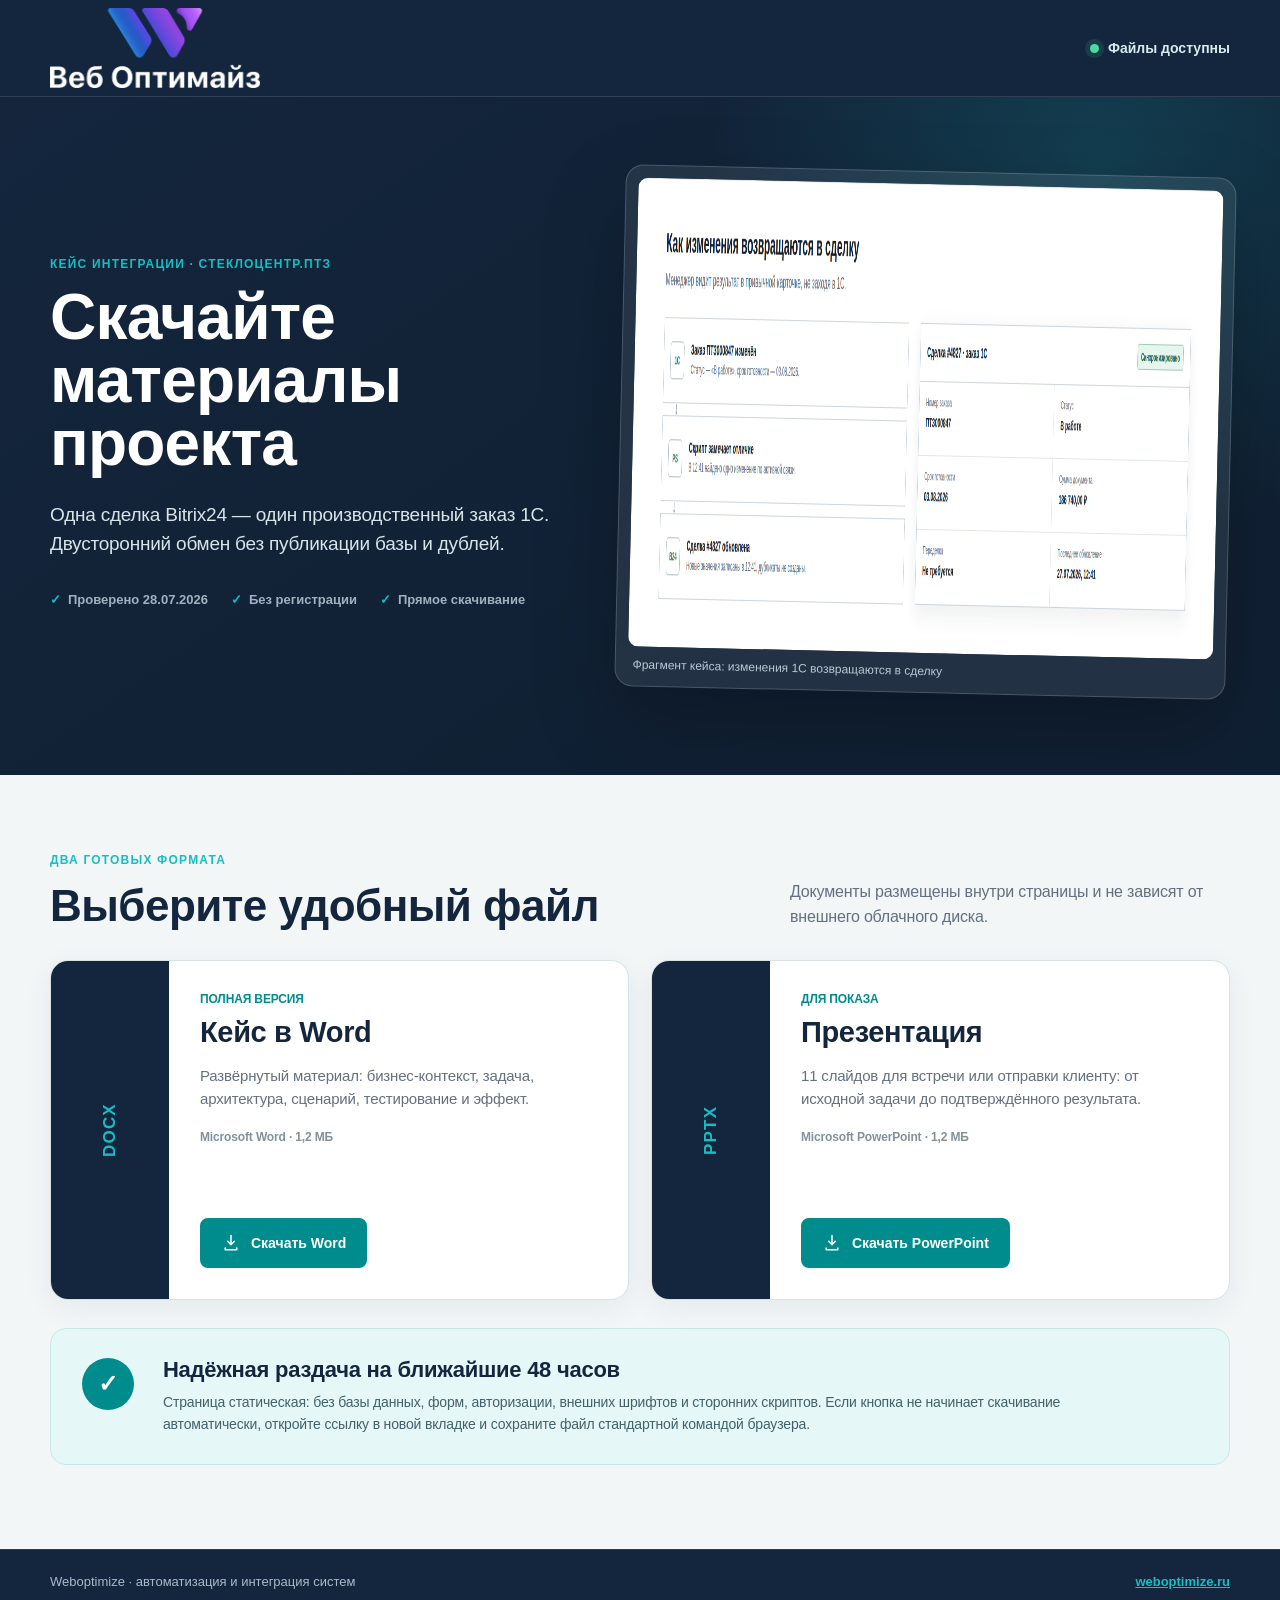
==== index.html @ 9b942295 "Publish PTZ case download page" ====
<!doctype html>
<html lang="ru">
  <head>
    <meta charset="utf-8" />
    <meta name="viewport" content="width=device-width, initial-scale=1" />
    <meta name="robots" content="noindex,nofollow" />
    <meta
      name="description"
      content="Word-документ и PowerPoint-презентация кейса интеграции Bitrix24 и 1С для СтеклоЦентр.ПТЗ."
    />
    <title>Кейс СтеклоЦентр.ПТЗ — скачать материалы</title>
    <link rel="icon" href="assets/weboptimize-logo.png" />
    <link rel="stylesheet" href="styles.css" />
  </head>
  <body>
    <a class="skip-link" href="#content">Перейти к файлам</a>

    <header class="topbar">
      <div class="shell topbar__inner">
        <img
          class="brand-logo"
          src="assets/weboptimize-logo.png"
          alt="Веб Оптимайз"
          width="222"
          height="66"
        />
        <span class="availability">
          <span aria-hidden="true"></span>
          Файлы доступны
        </span>
      </div>
    </header>

    <main id="content">
      <section class="hero">
        <div class="shell hero__grid">
          <div class="hero__content">
            <p class="kicker">Кейс интеграции · СтеклоЦентр.ПТЗ</p>
            <h1>Скачайте материалы проекта</h1>
            <p class="hero__lead">
              Одна сделка Bitrix24 — один производственный заказ 1С.
              Двусторонний обмен без публикации базы и дублей.
            </p>
            <div class="trustline" aria-label="Состояние файлов">
              <span>Проверено 28.07.2026</span>
              <span>Без регистрации</span>
              <span>Прямое скачивание</span>
            </div>
          </div>

          <figure class="preview">
            <img
              src="assets/case-preview.png"
              alt="Фрагмент схемы обратной синхронизации 1С и Bitrix24"
              width="1600"
              height="469"
            />
            <figcaption>
              Фрагмент кейса: изменения 1С возвращаются в сделку
            </figcaption>
          </figure>
        </div>
      </section>

      <section class="downloads" aria-labelledby="downloads-title">
        <div class="shell">
          <div class="section-head">
            <div>
              <p class="kicker">Два готовых формата</p>
              <h2 id="downloads-title">Выберите удобный файл</h2>
            </div>
            <p>
              Документы размещены внутри страницы и не зависят от внешнего
              облачного диска.
            </p>
          </div>

          <div class="download-grid">
            <article class="download-card">
              <div class="file-format" aria-hidden="true">DOCX</div>
              <div class="download-card__body">
                <p class="card-eyebrow">Полная версия</p>
                <h3>Кейс в Word</h3>
                <p class="card-copy">
                  Развёрнутый материал: бизнес-контекст, задача, архитектура,
                  сценарий, тестирование и эффект.
                </p>
                <p class="file-meta">Microsoft Word · 1,2 МБ</p>
                <a
                  class="download-button"
                  href="downloads/ptz-steklo-weboptimize-case.docx"
                  download
                >
                  <svg viewBox="0 0 24 24" aria-hidden="true">
                    <path
                      d="M12 3v11m0 0 4-4m-4 4-4-4M5 18v2h14v-2"
                    ></path>
                  </svg>
                  Скачать Word
                </a>
              </div>
            </article>

            <article class="download-card">
              <div class="file-format" aria-hidden="true">PPTX</div>
              <div class="download-card__body">
                <p class="card-eyebrow">Для показа</p>
                <h3>Презентация</h3>
                <p class="card-copy">
                  11 слайдов для встречи или отправки клиенту: от исходной
                  задачи до подтверждённого результата.
                </p>
                <p class="file-meta">Microsoft PowerPoint · 1,2 МБ</p>
                <a
                  class="download-button"
                  href="downloads/ptz-steklo-weboptimize-case.pptx"
                  download
                >
                  <svg viewBox="0 0 24 24" aria-hidden="true">
                    <path
                      d="M12 3v11m0 0 4-4m-4 4-4-4M5 18v2h14v-2"
                    ></path>
                  </svg>
                  Скачать PowerPoint
                </a>
              </div>
            </article>
          </div>

          <aside class="reliability">
            <div class="reliability__mark" aria-hidden="true">✓</div>
            <div>
              <h2>Надёжная раздача на ближайшие 48 часов</h2>
              <p>
                Страница статическая: без базы данных, форм, авторизации,
                внешних шрифтов и сторонних скриптов. Если кнопка не начинает
                скачивание автоматически, откройте ссылку в новой вкладке и
                сохраните файл стандартной командой браузера.
              </p>
            </div>
          </aside>
        </div>
      </section>
    </main>

    <footer>
      <div class="shell footer__inner">
        <span>Weboptimize · автоматизация и интеграция систем</span>
        <a href="https://weboptimize.ru/">weboptimize.ru</a>
      </div>
    </footer>
  </body>
</html>
---- styles.css ----
:root {
  color-scheme: light;
  --navy: #14263d;
  --navy-2: #1d344e;
  --ink: #17212b;
  --muted: #647080;
  --paper: #ffffff;
  --canvas: #f2f6f7;
  --teal: #18bdc3;
  --teal-dark: #008c8c;
  --teal-soft: #e6f7f7;
  --line: #d7e1e6;
  --shadow: 0 24px 64px rgba(20, 38, 61, 0.12);
  font-family: Inter, ui-sans-serif, -apple-system, BlinkMacSystemFont, "Segoe UI",
    sans-serif;
}

* {
  box-sizing: border-box;
}

html {
  background: var(--canvas);
  color: var(--ink);
}

body {
  margin: 0;
  min-width: 320px;
  background: var(--canvas);
}

img {
  display: block;
  max-width: 100%;
}

a {
  color: inherit;
}

.skip-link {
  position: fixed;
  z-index: 10;
  top: 12px;
  left: 12px;
  padding: 12px 16px;
  border-radius: 8px;
  background: var(--paper);
  color: var(--navy);
  font-weight: 800;
  transform: translateY(-150%);
}

.skip-link:focus {
  transform: translateY(0);
}

.shell {
  width: min(1180px, calc(100% - 40px));
  margin: 0 auto;
}

.topbar {
  background: var(--navy);
  border-bottom: 1px solid rgba(255, 255, 255, 0.12);
}

.topbar__inner {
  min-height: 96px;
  display: flex;
  align-items: center;
  justify-content: space-between;
  gap: 24px;
}

.brand-logo {
  width: 210px;
  height: auto;
}

.availability {
  display: inline-flex;
  align-items: center;
  gap: 9px;
  color: #dbe9ed;
  font-size: 14px;
  font-weight: 700;
}

.availability span {
  width: 9px;
  height: 9px;
  border-radius: 50%;
  background: #4fdaa5;
  box-shadow: 0 0 0 5px rgba(79, 218, 165, 0.13);
}

.hero {
  overflow: hidden;
  padding: 74px 0 82px;
  background:
    radial-gradient(circle at 86% 10%, rgba(24, 189, 195, 0.18), transparent 31%),
    linear-gradient(145deg, var(--navy), #102033 75%);
  color: var(--paper);
}

.hero__grid {
  display: grid;
  grid-template-columns: minmax(0, 0.9fr) minmax(480px, 1.1fr);
  align-items: center;
  gap: 70px;
}

.kicker {
  margin: 0 0 15px;
  color: var(--teal);
  font-size: 12px;
  font-weight: 850;
  letter-spacing: 0.1em;
  text-transform: uppercase;
}

h1,
h2,
h3,
p {
  letter-spacing: -0.012em;
}

h1 {
  max-width: 650px;
  margin: 0;
  font-size: clamp(42px, 5vw, 66px);
  line-height: 0.98;
}

.hero__lead {
  max-width: 650px;
  margin: 25px 0 0;
  color: #d8e4ea;
  font-size: 19px;
  line-height: 1.55;
}

.trustline {
  display: flex;
  flex-wrap: wrap;
  gap: 12px 23px;
  margin-top: 33px;
  color: #9fb2c0;
  font-size: 13px;
  font-weight: 700;
}

.trustline span::before {
  content: "✓";
  margin-right: 7px;
  color: var(--teal);
}

.preview {
  margin: 0;
  padding: 12px;
  border: 1px solid rgba(255, 255, 255, 0.18);
  border-radius: 18px;
  background: rgba(255, 255, 255, 0.08);
  box-shadow: 0 34px 80px rgba(0, 0, 0, 0.26);
  transform: rotate(1.3deg);
}

.preview img {
  width: 100%;
  border-radius: 10px;
  background: var(--paper);
}

.preview figcaption {
  padding: 11px 5px 2px;
  color: #b9cad3;
  font-size: 12px;
}

.downloads {
  padding: 78px 0 84px;
}

.section-head {
  display: flex;
  align-items: end;
  justify-content: space-between;
  gap: 48px;
  margin-bottom: 30px;
}

.section-head h2,
.reliability h2 {
  margin: 0;
  color: var(--navy);
  font-size: clamp(29px, 4vw, 44px);
  line-height: 1.08;
}

.section-head > p {
  max-width: 440px;
  margin: 0;
  color: var(--muted);
  line-height: 1.55;
}

.download-grid {
  display: grid;
  grid-template-columns: repeat(2, minmax(0, 1fr));
  gap: 22px;
}

.download-card {
  min-height: 340px;
  display: grid;
  grid-template-columns: 118px minmax(0, 1fr);
  overflow: hidden;
  border: 1px solid var(--line);
  border-radius: 18px;
  background: var(--paper);
  box-shadow: 0 8px 30px rgba(20, 38, 61, 0.06);
}

.file-format {
  display: grid;
  place-items: center;
  background: var(--navy);
  color: var(--teal);
  font-size: 17px;
  font-weight: 900;
  letter-spacing: 0.07em;
  writing-mode: vertical-rl;
  transform: rotate(180deg);
}

.download-card__body {
  display: flex;
  align-items: flex-start;
  flex-direction: column;
  padding: 31px;
}

.card-eyebrow {
  margin: 0 0 10px;
  color: var(--teal-dark);
  font-size: 12px;
  font-weight: 850;
  text-transform: uppercase;
}

.download-card h3 {
  margin: 0;
  color: var(--navy);
  font-size: 29px;
}

.card-copy {
  margin: 15px 0 0;
  color: var(--muted);
  font-size: 15px;
  line-height: 1.55;
}

.file-meta {
  margin: 20px 0 25px;
  color: #84909c;
  font-size: 12px;
  font-weight: 750;
}

.download-button {
  min-height: 50px;
  display: inline-flex;
  align-items: center;
  justify-content: center;
  gap: 10px;
  margin-top: auto;
  padding: 12px 19px;
  border: 2px solid var(--teal-dark);
  border-radius: 8px;
  background: var(--teal-dark);
  color: var(--paper);
  font-size: 14px;
  font-weight: 800;
  text-decoration: none;
  transition:
    background 150ms ease,
    border-color 150ms ease,
    transform 150ms ease;
}

.download-button svg {
  width: 20px;
  fill: none;
  stroke: currentColor;
  stroke-linecap: round;
  stroke-linejoin: round;
  stroke-width: 1.8;
}

.download-button:hover {
  border-color: #007777;
  background: #007777;
  transform: translateY(-1px);
}

.download-button:active {
  transform: translateY(0) scale(0.98);
}

.download-button:focus-visible,
.skip-link:focus-visible,
footer a:focus-visible,
.not-found a:focus-visible {
  outline: 3px solid rgba(24, 189, 195, 0.42);
  outline-offset: 4px;
}

.reliability {
  display: grid;
  grid-template-columns: 58px minmax(0, 1fr);
  gap: 23px;
  margin-top: 28px;
  padding: 29px 31px;
  border: 1px solid #c7e8e7;
  border-radius: 16px;
  background: var(--teal-soft);
}

.reliability__mark {
  width: 52px;
  height: 52px;
  display: grid;
  place-items: center;
  border-radius: 50%;
  background: var(--teal-dark);
  color: var(--paper);
  font-size: 24px;
  font-weight: 900;
}

.reliability h2 {
  font-size: 22px;
}

.reliability p {
  max-width: 930px;
  margin: 10px 0 0;
  color: #436169;
  font-size: 14px;
  line-height: 1.58;
}

footer {
  padding: 24px 0;
  border-top: 1px solid rgba(255, 255, 255, 0.11);
  background: var(--navy);
  color: #a9bac5;
  font-size: 13px;
}

.footer__inner {
  display: flex;
  justify-content: space-between;
  gap: 24px;
}

footer a {
  color: var(--teal);
  font-weight: 750;
}

.not-found {
  min-height: 100vh;
  display: grid;
  place-items: center;
  padding: 40px 20px;
  background: var(--navy);
  color: var(--paper);
  text-align: center;
}

.not-found > div {
  max-width: 620px;
}

.not-found h1 {
  margin-top: 14px;
}

.not-found p {
  margin: 22px 0 28px;
  color: #d8e4ea;
  font-size: 18px;
  line-height: 1.55;
}

.not-found a {
  min-height: 48px;
  display: inline-flex;
  align-items: center;
  padding: 0 19px;
  border-radius: 8px;
  background: var(--teal-dark);
  color: var(--paper);
  font-weight: 800;
  text-decoration: none;
}

.not-found a:hover {
  background: #007777;
}

.not-found a:active {
  transform: scale(0.98);
}

@media (prefers-reduced-motion: reduce) {
  *,
  *::before,
  *::after {
    scroll-behavior: auto !important;
    transition: none !important;
  }
}

@media (max-width: 900px) {
  .hero__grid {
    grid-template-columns: 1fr;
    gap: 44px;
  }

  .preview {
    transform: none;
  }

  .section-head {
    align-items: flex-start;
    flex-direction: column;
    gap: 15px;
  }

  .download-grid {
    grid-template-columns: 1fr;
  }
}

@media (max-width: 560px) {
  .shell {
    width: min(100% - 28px, 1180px);
  }

  .topbar__inner {
    min-height: 80px;
  }

  .brand-logo {
    width: 176px;
  }

  .availability {
    font-size: 0;
  }

  .availability span {
    width: 11px;
    height: 11px;
  }

  .hero {
    padding: 52px 0 56px;
  }

  h1 {
    font-size: 42px;
  }

  .hero__lead {
    font-size: 17px;
  }

  .downloads {
    padding: 57px 0 62px;
  }

  .download-card {
    grid-template-columns: 1fr;
  }

  .file-format {
    min-height: 51px;
    writing-mode: initial;
    transform: none;
  }

  .download-card__body {
    padding: 25px;
  }

  .reliability {
    grid-template-columns: 1fr;
    padding: 24px;
  }

  .footer__inner {
    flex-direction: column;
    gap: 9px;
  }
}
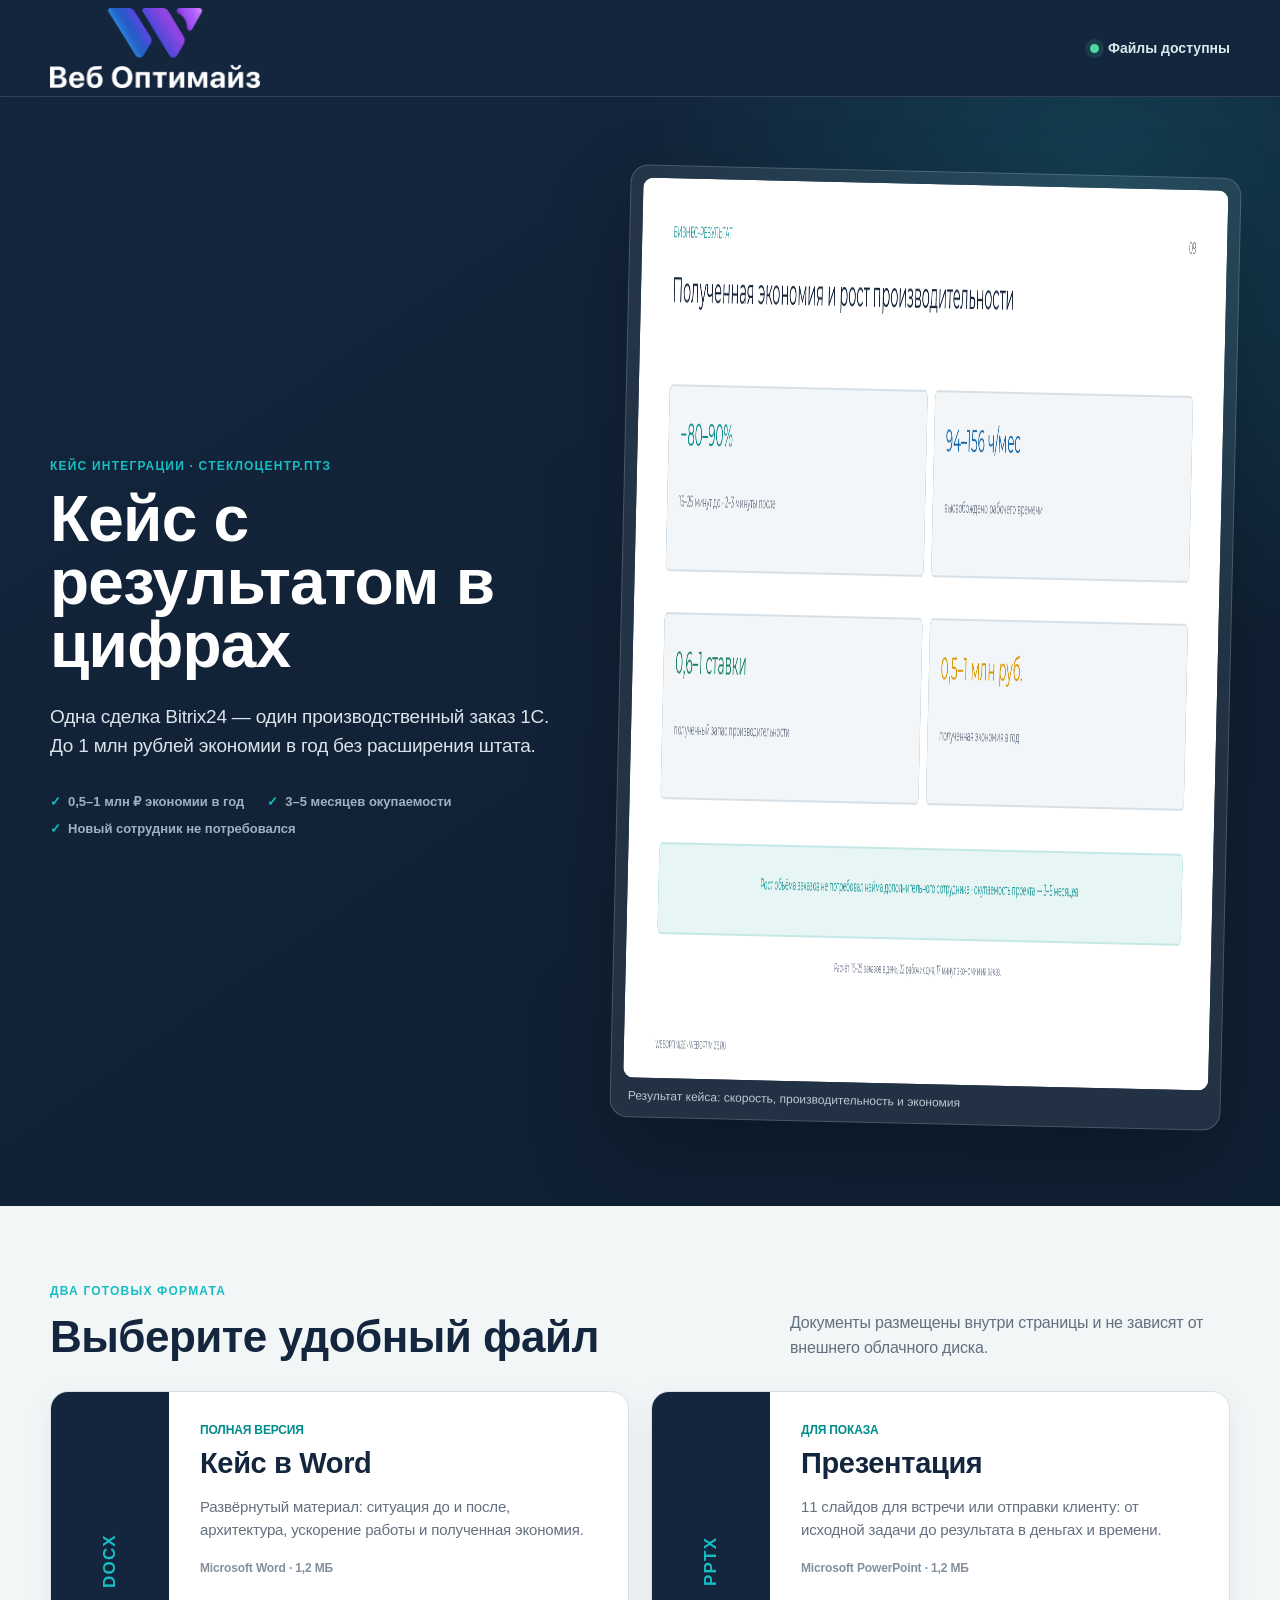
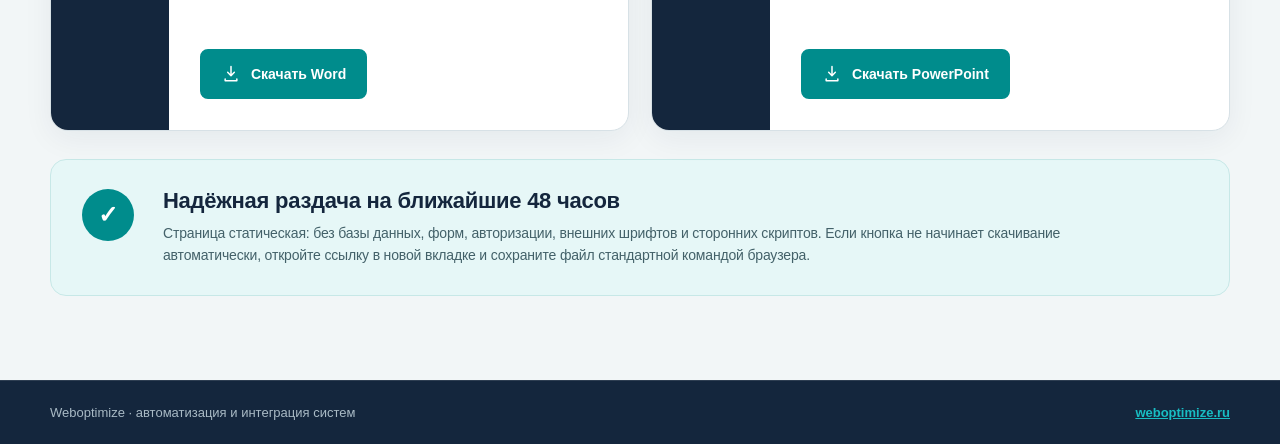
==== commit a9e72dae: "Add quantified business results to PTZ case" ====
--- a/index.html
+++ b/index.html
@@ -6,7 +6,7 @@
     <meta name="robots" content="noindex,nofollow" />
     <meta
       name="description"
-      content="Word-документ и PowerPoint-презентация кейса интеграции Bitrix24 и 1С для СтеклоЦентр.ПТЗ."
+      content="Кейс СтеклоЦентр.ПТЗ: интеграция Bitrix24 и 1С, ускорение передачи заказов и до 1 млн рублей полученной экономии в год."
     />
     <title>Кейс СтеклоЦентр.ПТЗ — скачать материалы</title>
     <link rel="icon" href="assets/weboptimize-logo.png" />
@@ -36,27 +36,27 @@
         <div class="shell hero__grid">
           <div class="hero__content">
             <p class="kicker">Кейс интеграции · СтеклоЦентр.ПТЗ</p>
-            <h1>Скачайте материалы проекта</h1>
+            <h1>Кейс с результатом в цифрах</h1>
             <p class="hero__lead">
               Одна сделка Bitrix24 — один производственный заказ 1С.
-              Двусторонний обмен без публикации базы и дублей.
+              До 1 млн рублей экономии в год без расширения штата.
             </p>
             <div class="trustline" aria-label="Состояние файлов">
-              <span>Проверено 28.07.2026</span>
-              <span>Без регистрации</span>
-              <span>Прямое скачивание</span>
+              <span>0,5–1 млн ₽ экономии в год</span>
+              <span>3–5 месяцев окупаемости</span>
+              <span>Новый сотрудник не потребовался</span>
             </div>
           </div>
 
           <figure class="preview">
             <img
               src="assets/case-preview.png"
-              alt="Фрагмент схемы обратной синхронизации 1С и Bitrix24"
+              alt="Результат интеграции в цифрах: экономия времени, рабочей ставки и бюджета"
               width="1600"
-              height="469"
+              height="900"
             />
             <figcaption>
-              Фрагмент кейса: изменения 1С возвращаются в сделку
+              Результат кейса: скорость, производительность и экономия
             </figcaption>
           </figure>
         </div>
@@ -82,8 +82,8 @@
                 <p class="card-eyebrow">Полная версия</p>
                 <h3>Кейс в Word</h3>
                 <p class="card-copy">
-                  Развёрнутый материал: бизнес-контекст, задача, архитектура,
-                  сценарий, тестирование и эффект.
+                  Развёрнутый материал: ситуация до и после, архитектура,
+                  ускорение работы и полученная экономия.
                 </p>
                 <p class="file-meta">Microsoft Word · 1,2 МБ</p>
                 <a
@@ -108,7 +108,7 @@
                 <h3>Презентация</h3>
                 <p class="card-copy">
                   11 слайдов для встречи или отправки клиенту: от исходной
-                  задачи до подтверждённого результата.
+                  задачи до результата в деньгах и времени.
                 </p>
                 <p class="file-meta">Microsoft PowerPoint · 1,2 МБ</p>
                 <a
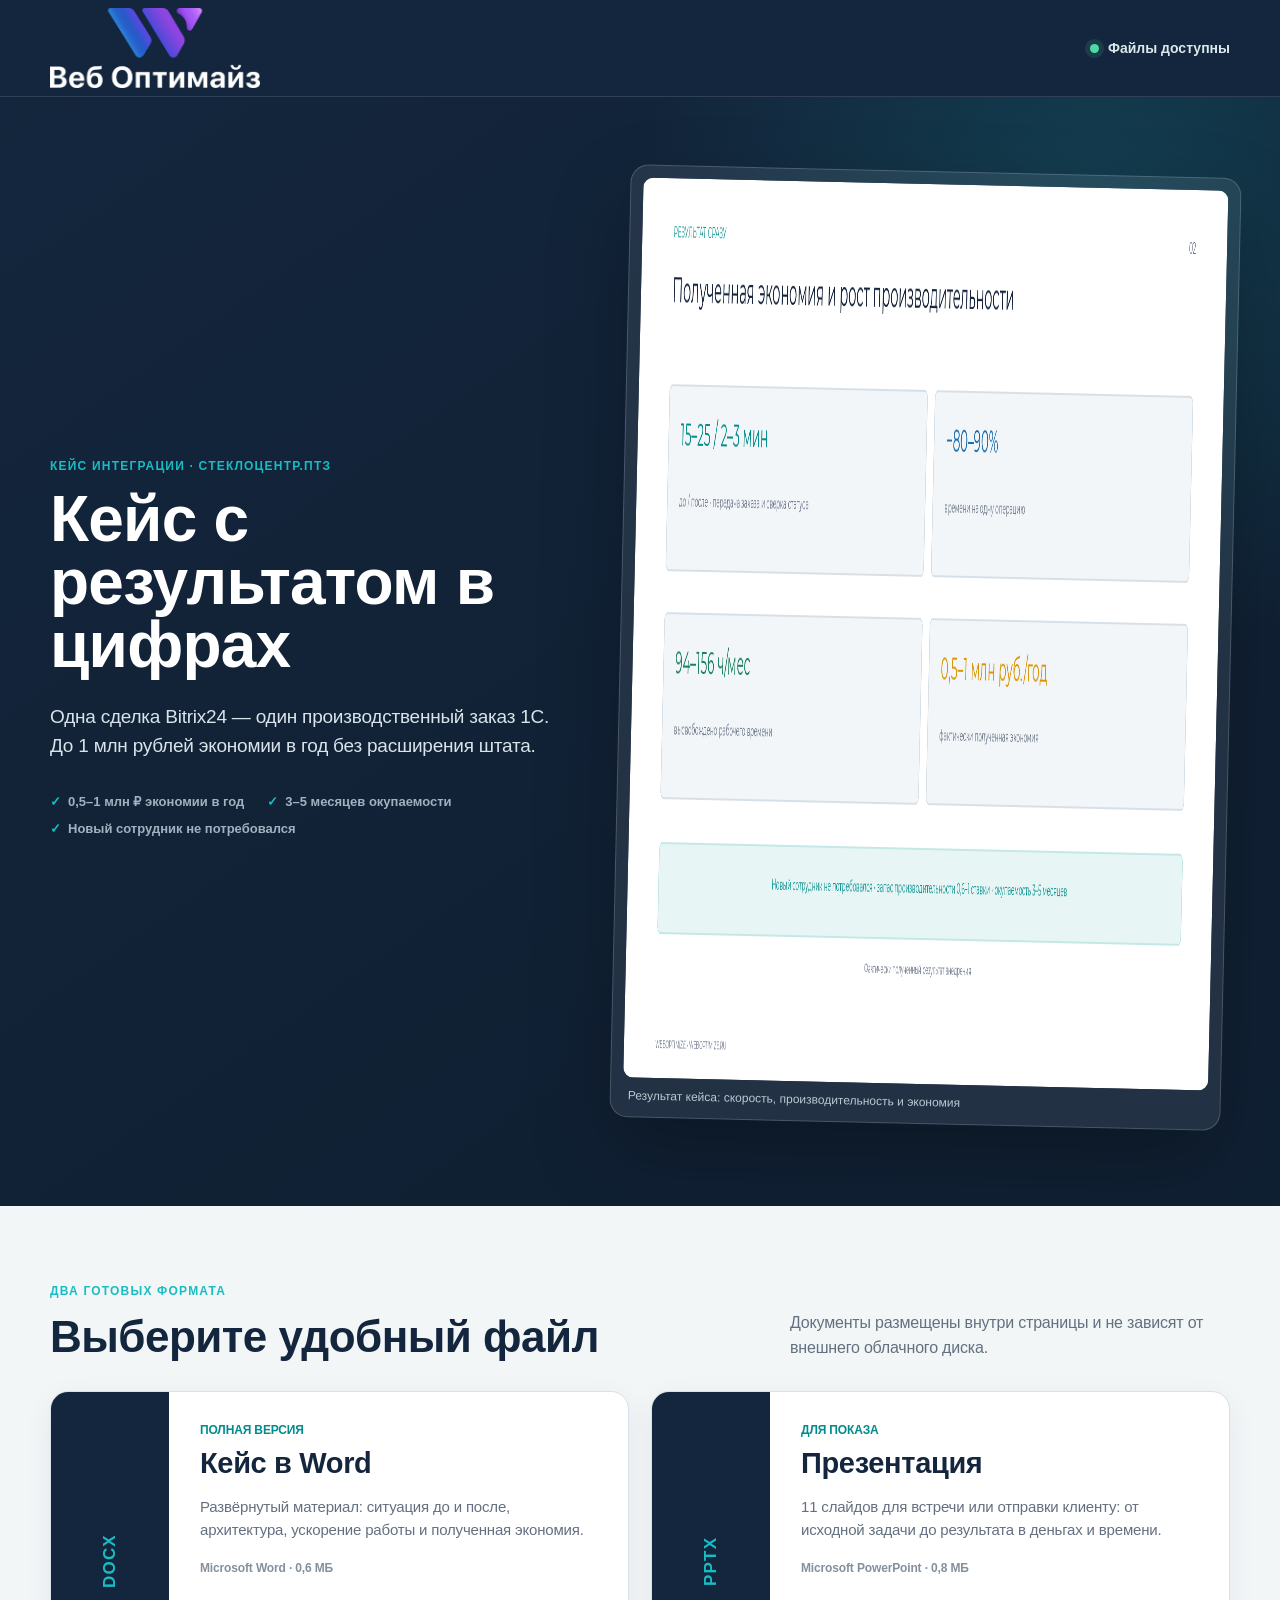
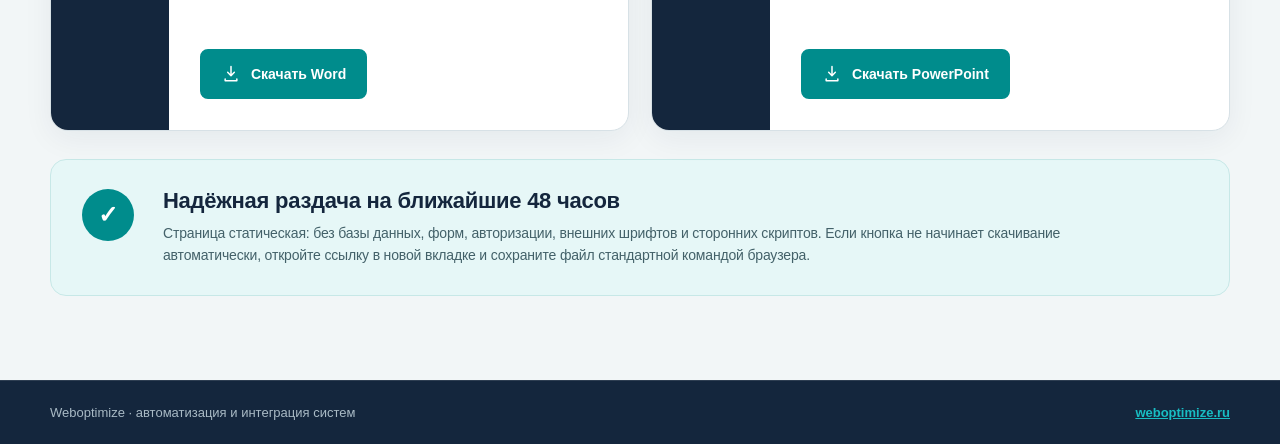
==== commit 1401ba60: "Move quantified results to the start of PTZ case" ====
--- a/index.html
+++ b/index.html
@@ -85,7 +85,7 @@
                   Развёрнутый материал: ситуация до и после, архитектура,
                   ускорение работы и полученная экономия.
                 </p>
-                <p class="file-meta">Microsoft Word · 1,2 МБ</p>
+                <p class="file-meta">Microsoft Word · 0,6 МБ</p>
                 <a
                   class="download-button"
                   href="downloads/ptz-steklo-weboptimize-case.docx"
@@ -110,7 +110,7 @@
                   11 слайдов для встречи или отправки клиенту: от исходной
                   задачи до результата в деньгах и времени.
                 </p>
-                <p class="file-meta">Microsoft PowerPoint · 1,2 МБ</p>
+                <p class="file-meta">Microsoft PowerPoint · 0,8 МБ</p>
                 <a
                   class="download-button"
                   href="downloads/ptz-steklo-weboptimize-case.pptx"
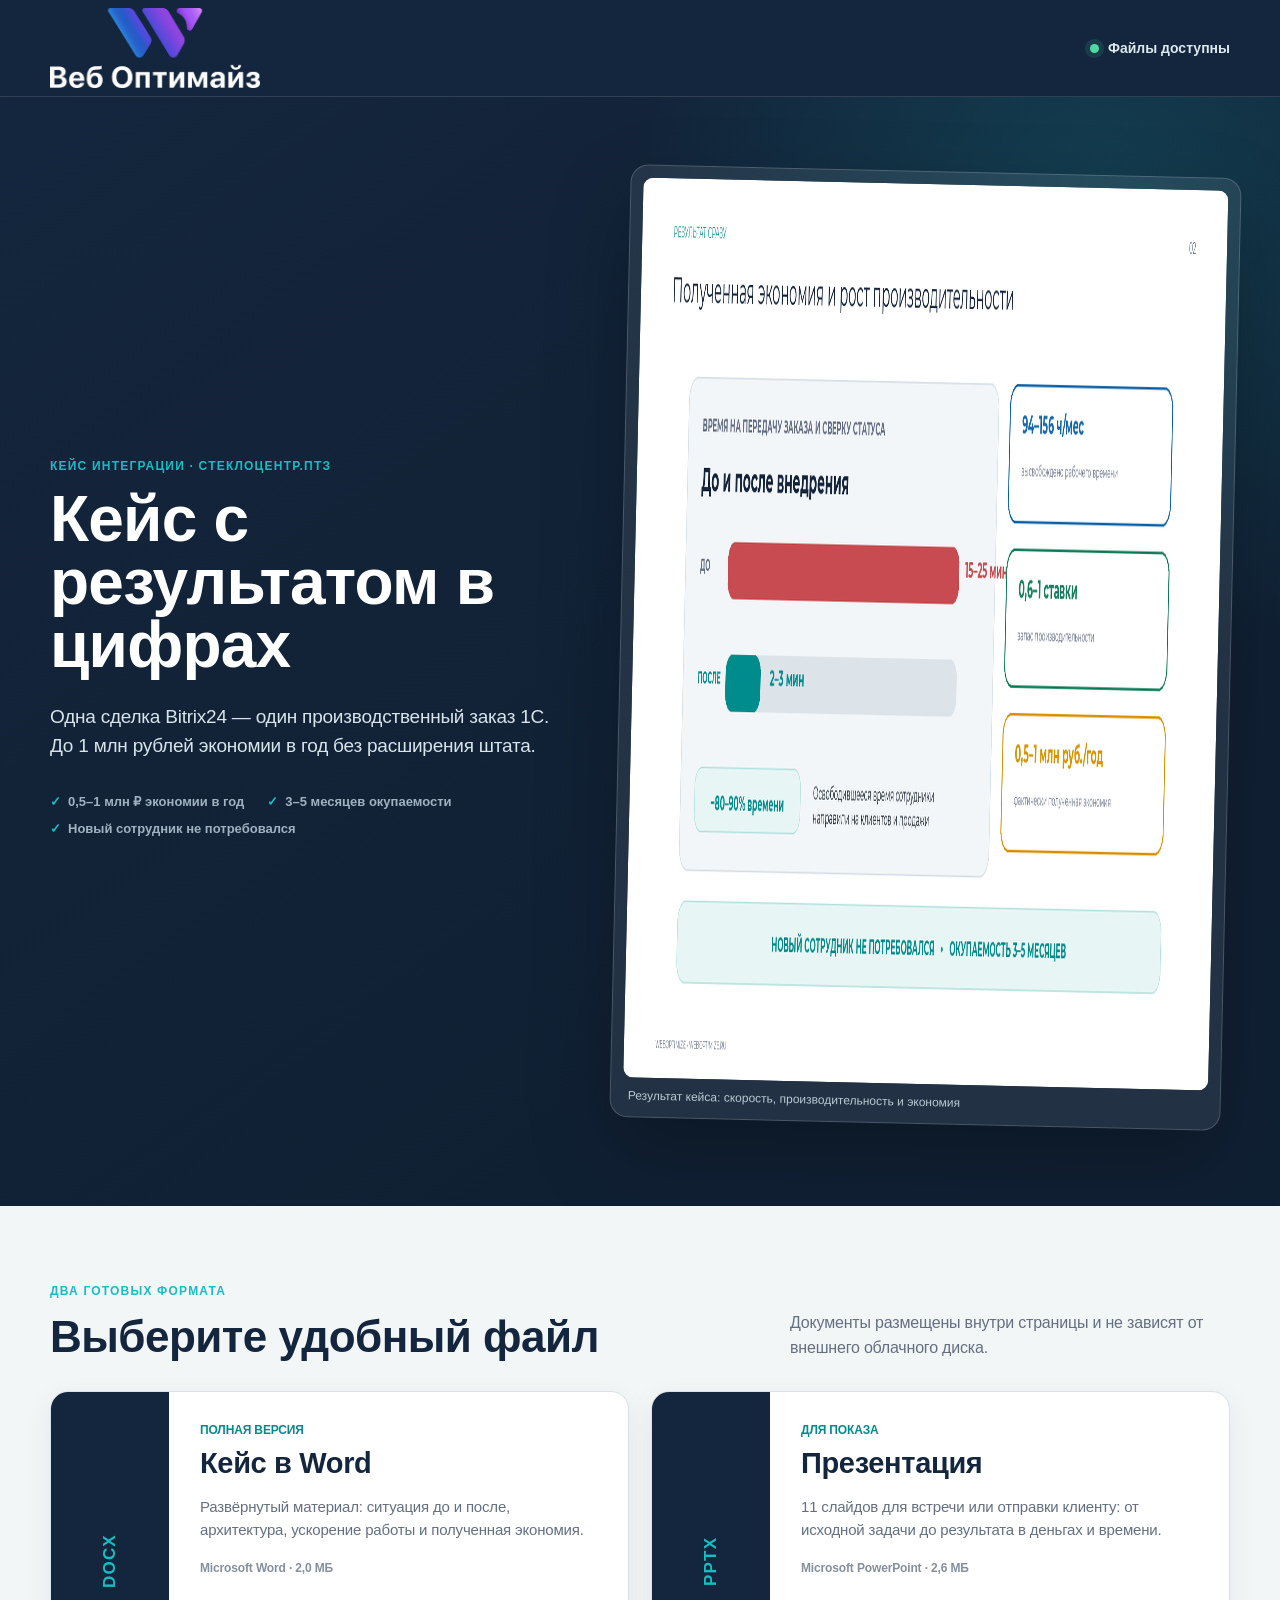
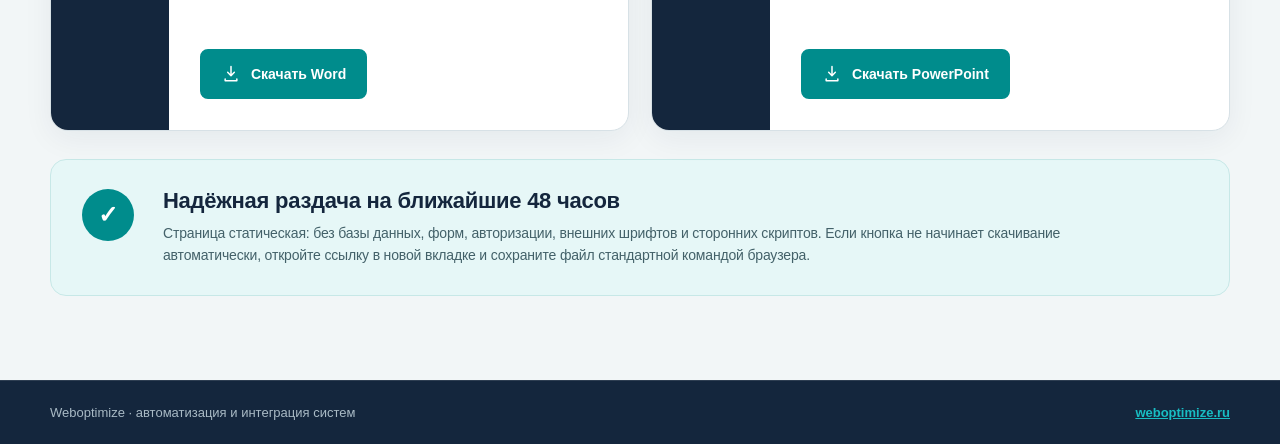
==== commit 54f0ccbb: "Redesign PTZ case with visual storytelling" ====
--- a/index.html
+++ b/index.html
@@ -85,7 +85,7 @@
                   Развёрнутый материал: ситуация до и после, архитектура,
                   ускорение работы и полученная экономия.
                 </p>
-                <p class="file-meta">Microsoft Word · 0,6 МБ</p>
+                <p class="file-meta">Microsoft Word · 2,0 МБ</p>
                 <a
                   class="download-button"
                   href="downloads/ptz-steklo-weboptimize-case.docx"
@@ -110,7 +110,7 @@
                   11 слайдов для встречи или отправки клиенту: от исходной
                   задачи до результата в деньгах и времени.
                 </p>
-                <p class="file-meta">Microsoft PowerPoint · 0,8 МБ</p>
+                <p class="file-meta">Microsoft PowerPoint · 2,6 МБ</p>
                 <a
                   class="download-button"
                   href="downloads/ptz-steklo-weboptimize-case.pptx"
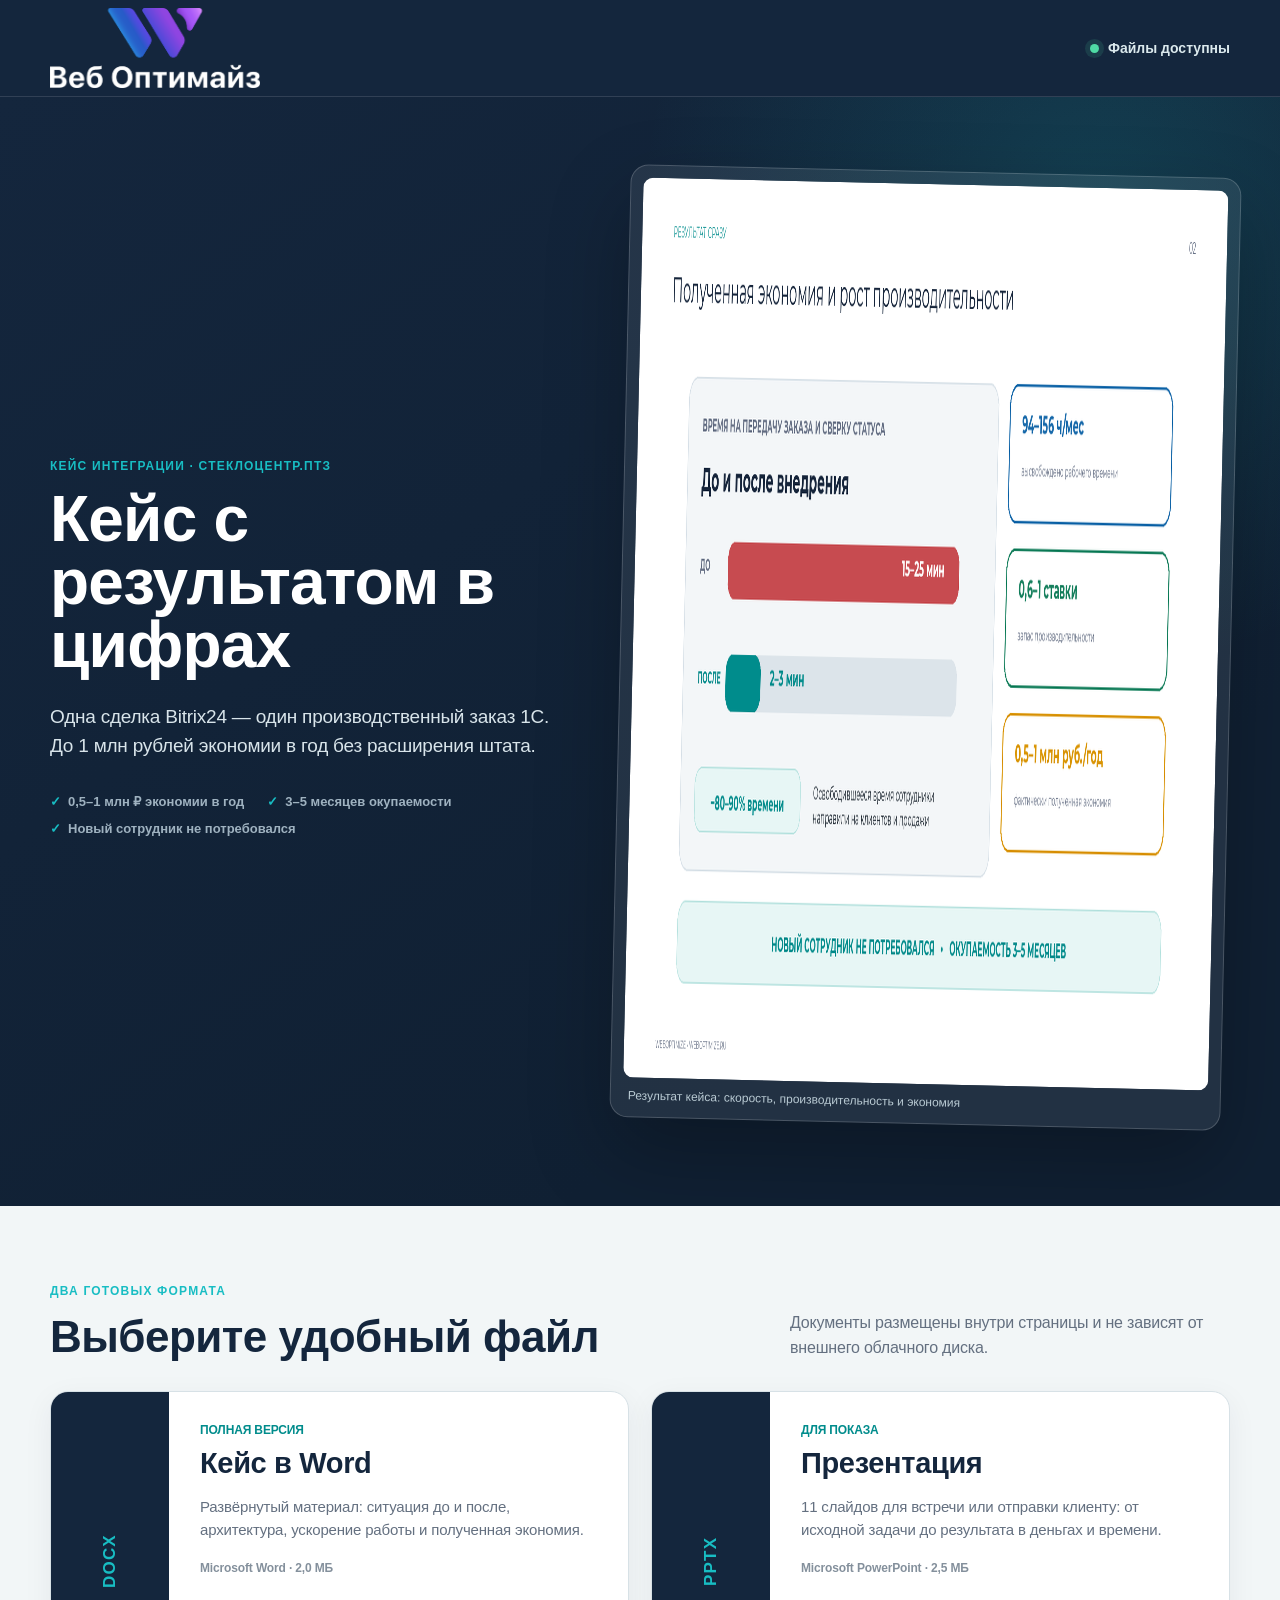
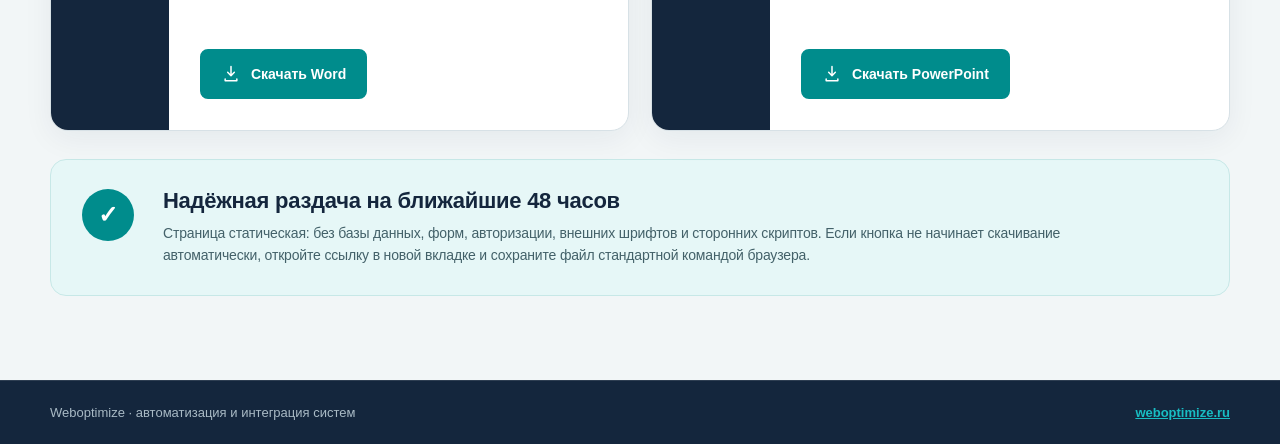
==== commit 2a966aa4: "Visualize final PTZ case outcome" ====
--- a/index.html
+++ b/index.html
@@ -110,7 +110,7 @@
                   11 слайдов для встречи или отправки клиенту: от исходной
                   задачи до результата в деньгах и времени.
                 </p>
-                <p class="file-meta">Microsoft PowerPoint · 2,6 МБ</p>
+                <p class="file-meta">Microsoft PowerPoint · 2,5 МБ</p>
                 <a
                   class="download-button"
                   href="downloads/ptz-steklo-weboptimize-case.pptx"
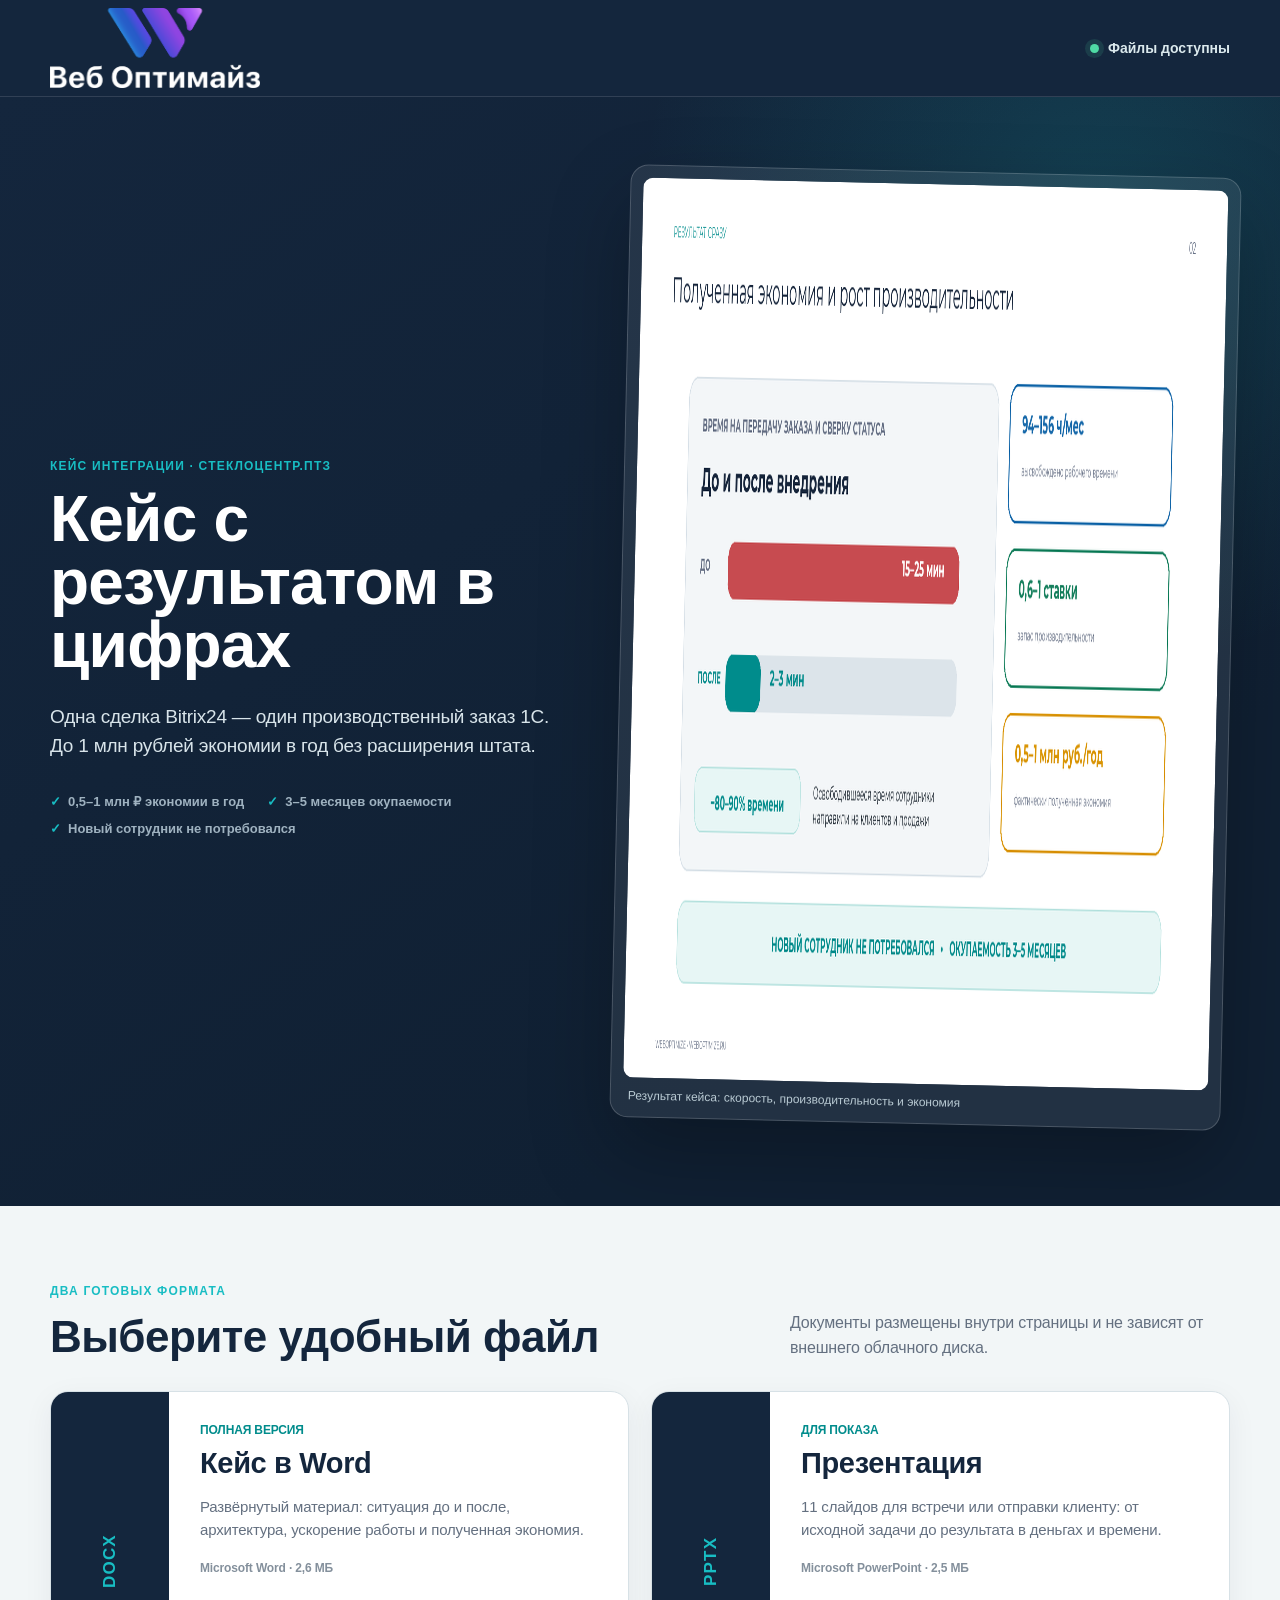
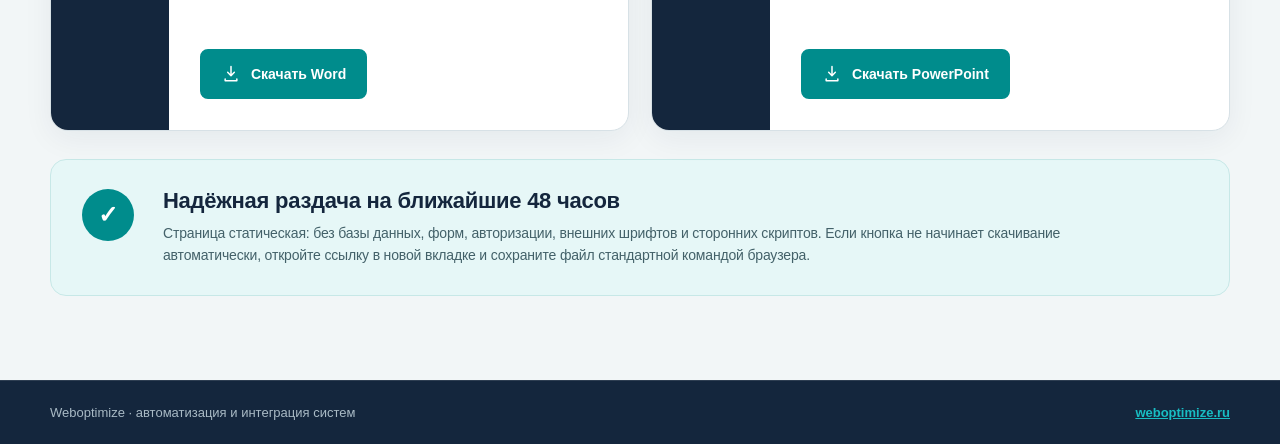
==== commit ad985eda: "Add visualized outcome to PTZ Word case" ====
--- a/index.html
+++ b/index.html
@@ -85,7 +85,7 @@
                   Развёрнутый материал: ситуация до и после, архитектура,
                   ускорение работы и полученная экономия.
                 </p>
-                <p class="file-meta">Microsoft Word · 2,0 МБ</p>
+                <p class="file-meta">Microsoft Word · 2,6 МБ</p>
                 <a
                   class="download-button"
                   href="downloads/ptz-steklo-weboptimize-case.docx"
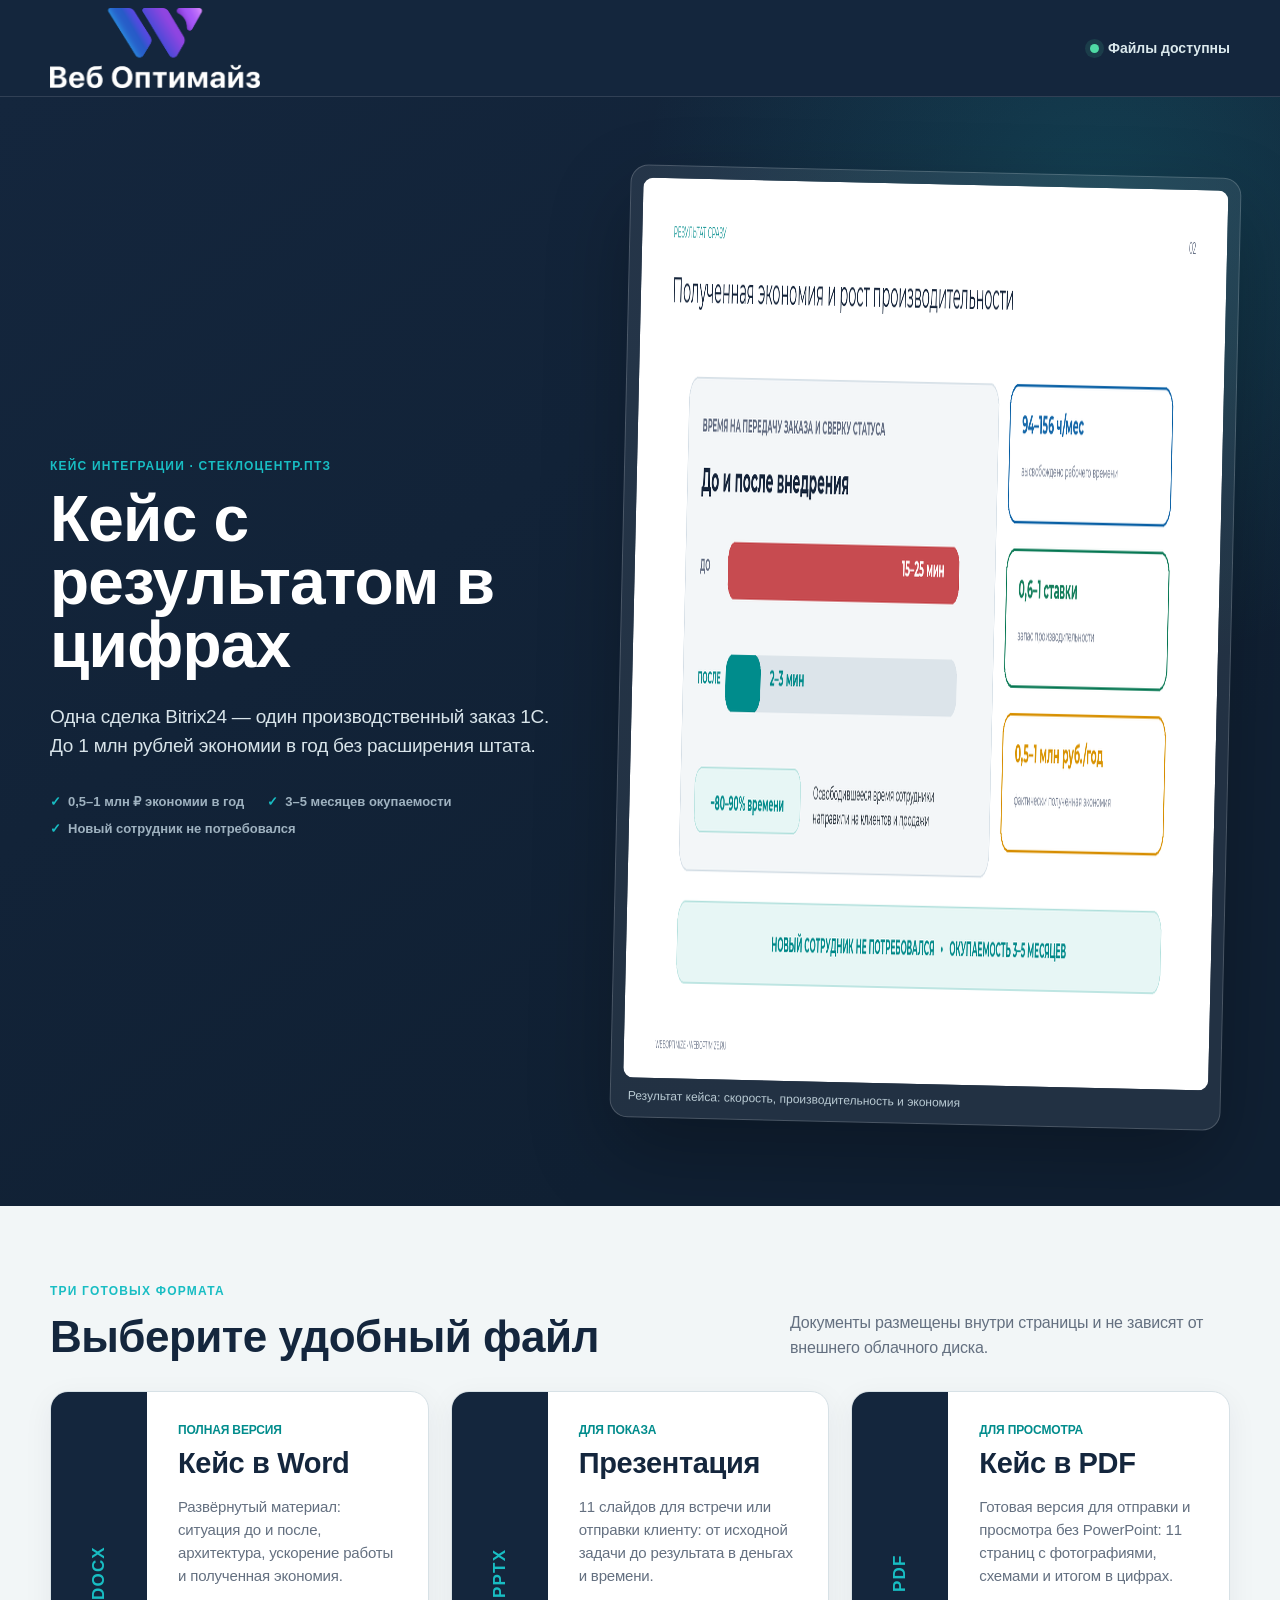
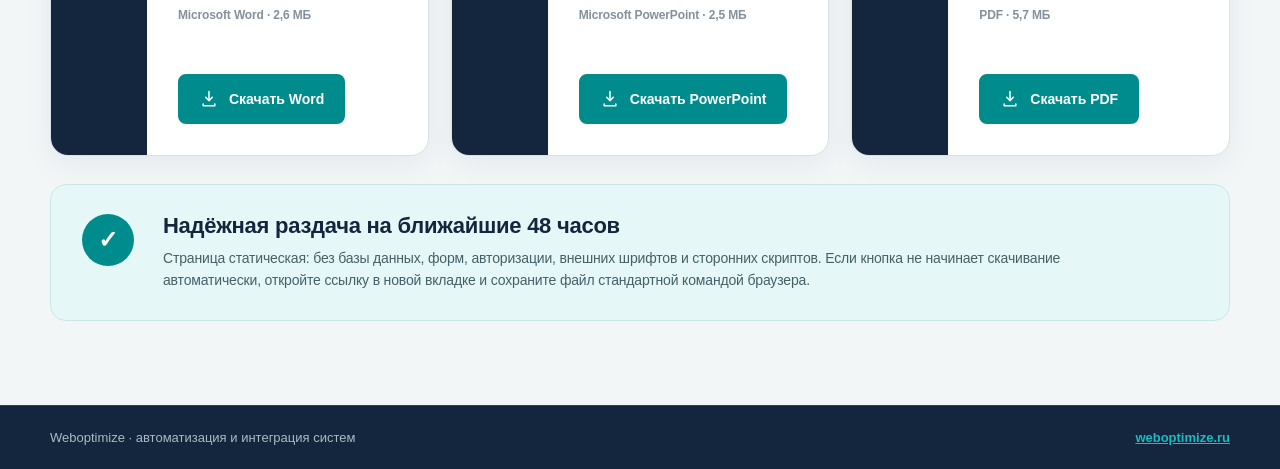
==== commit a8bd2abc: "Add PDF download for PTZ case" ====
--- a/index.html
+++ b/index.html
@@ -66,7 +66,7 @@
         <div class="shell">
           <div class="section-head">
             <div>
-              <p class="kicker">Два готовых формата</p>
+              <p class="kicker">Три готовых формата</p>
               <h2 id="downloads-title">Выберите удобный файл</h2>
             </div>
             <p>
@@ -125,6 +125,31 @@
                 </a>
               </div>
             </article>
+
+            <article class="download-card">
+              <div class="file-format" aria-hidden="true">PDF</div>
+              <div class="download-card__body">
+                <p class="card-eyebrow">Для просмотра</p>
+                <h3>Кейс в PDF</h3>
+                <p class="card-copy">
+                  Готовая версия для отправки и просмотра без PowerPoint:
+                  11 страниц с фотографиями, схемами и итогом в цифрах.
+                </p>
+                <p class="file-meta">PDF · 5,7 МБ</p>
+                <a
+                  class="download-button"
+                  href="downloads/ptz-steklo-weboptimize-case.pdf"
+                  download
+                >
+                  <svg viewBox="0 0 24 24" aria-hidden="true">
+                    <path
+                      d="M12 3v11m0 0 4-4m-4 4-4-4M5 18v2h14v-2"
+                    ></path>
+                  </svg>
+                  Скачать PDF
+                </a>
+              </div>
+            </article>
           </div>
 
           <aside class="reliability">
--- a/styles.css
+++ b/styles.css
@@ -210,14 +210,14 @@
 
 .download-grid {
   display: grid;
-  grid-template-columns: repeat(2, minmax(0, 1fr));
+  grid-template-columns: repeat(3, minmax(0, 1fr));
   gap: 22px;
 }
 
 .download-card {
-  min-height: 340px;
-  display: grid;
-  grid-template-columns: 118px minmax(0, 1fr);
+  min-height: 365px;
+  display: grid;
+  grid-template-columns: 96px minmax(0, 1fr);
   overflow: hidden;
   border: 1px solid var(--line);
   border-radius: 18px;
@@ -419,6 +419,12 @@
   transform: scale(0.98);
 }
 
+@media (max-width: 1180px) {
+  .download-grid {
+    grid-template-columns: 1fr;
+  }
+}
+
 @media (prefers-reduced-motion: reduce) {
   *,
   *::before,
